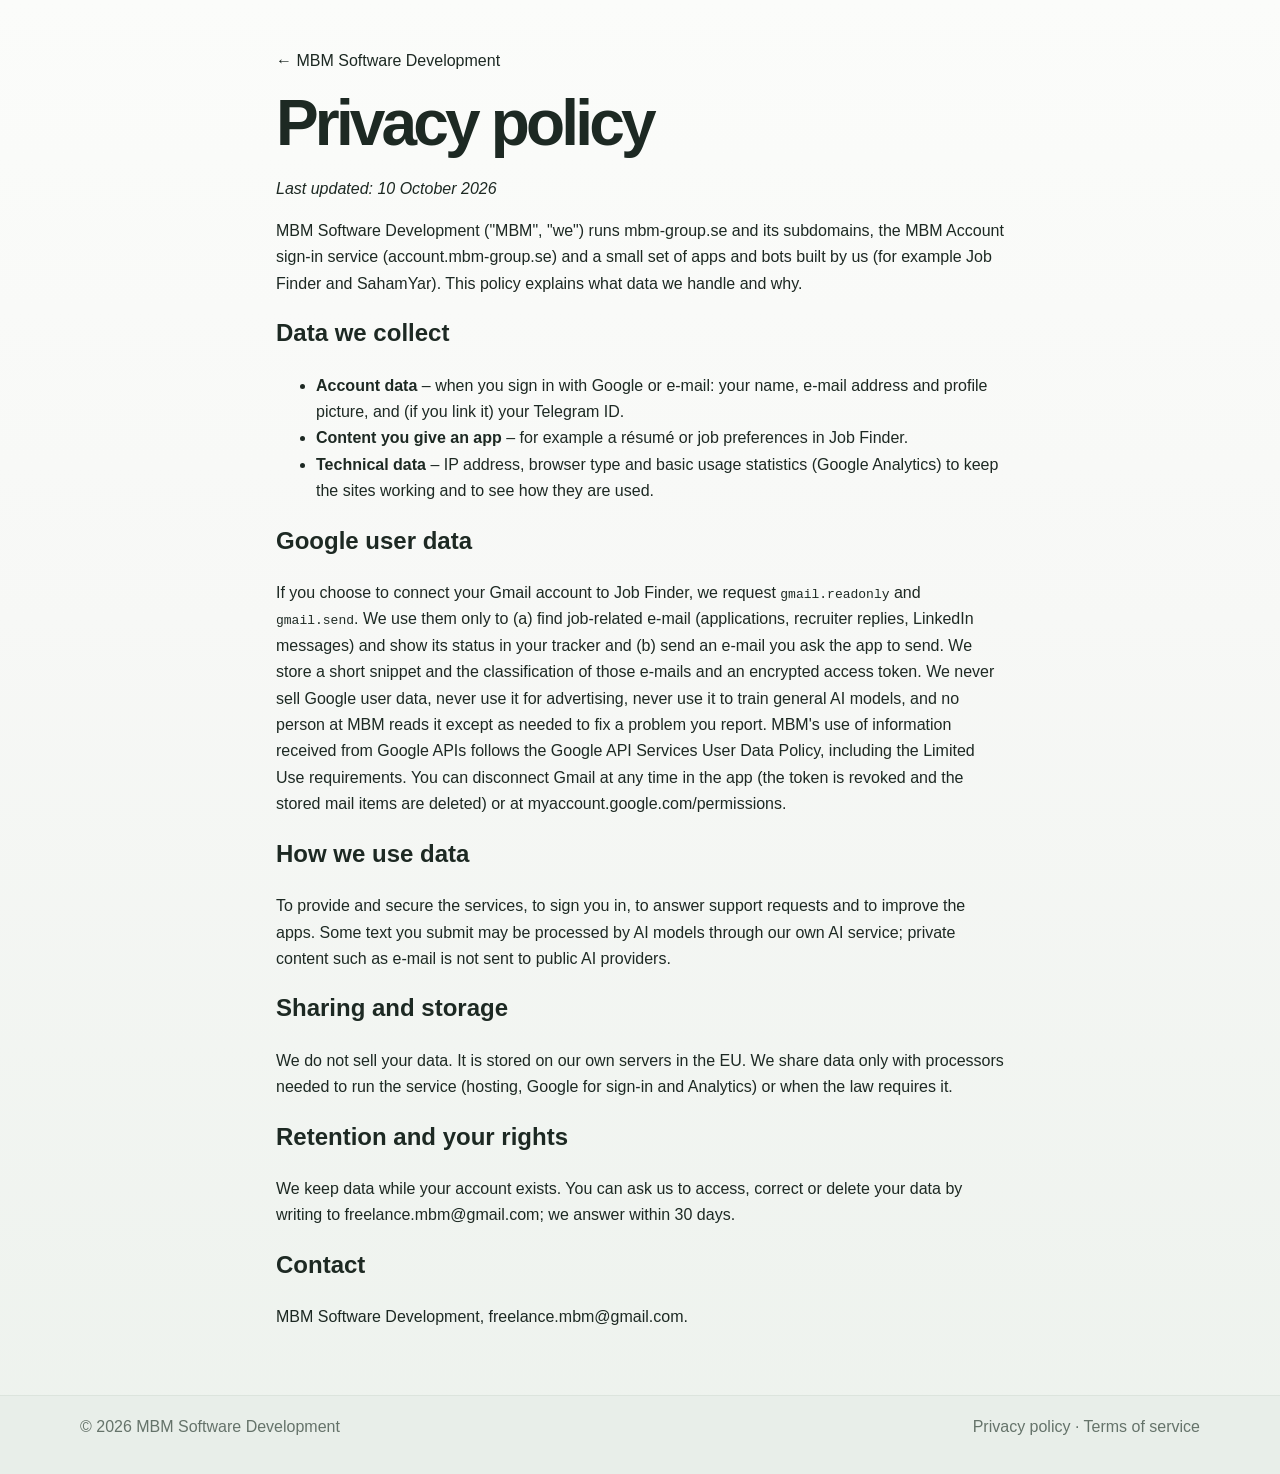
==== privacy.html @ dee45b61 "Add privacy policy and terms pages (needed for Google OAuth branding verification) Co-Authored-By: C" ====
<!doctype html>
<html lang="en">
  <head>
    <meta charset="utf-8" />
    <meta name="viewport" content="width=device-width, initial-scale=1" />
    <title>Privacy policy · MBM Software Development</title>
    <link rel="icon" type="image/png" href="mbm-logo.png" />
    <link rel="stylesheet" href="styles.css" />
    <script async src="https://www.googletagmanager.com/gtag/js?id=G-HFZYTTG1FF"></script>
    <script>
      window.dataLayer = window.dataLayer || [];
      function gtag() { dataLayer.push(arguments); }
      gtag('js', new Date());
      gtag('config', 'G-HFZYTTG1FF');
    </script>
  </head>
  <body>
    <main class="container" style="max-width:760px;padding:48px 16px;line-height:1.65">
      <p><a href="/">&larr; MBM Software Development</a></p>
      <h1>Privacy policy</h1>
      <p><em>Last updated: 10 October 2026</em></p>
      <p>MBM Software Development ("MBM", "we") runs mbm-group.se and its subdomains, the MBM Account sign-in service
      (account.mbm-group.se) and a small set of apps and bots built by us (for example Job Finder and SahamYar).
      This policy explains what data we handle and why.</p>

      <h2>Data we collect</h2>
      <ul>
        <li><strong>Account data</strong> &ndash; when you sign in with Google or e-mail: your name, e-mail address and profile picture, and (if you
        link it) your Telegram ID.</li>
        <li><strong>Content you give an app</strong> &ndash; for example a r&eacute;sum&eacute; or job preferences in Job Finder.</li>
        <li><strong>Technical data</strong> &ndash; IP address, browser type and basic usage statistics (Google Analytics) to keep the sites working
        and to see how they are used.</li>
      </ul>

      <h2>Google user data</h2>
      <p>If you choose to connect your Gmail account to Job Finder, we request <code>gmail.readonly</code> and <code>gmail.send</code>. We use them
      only to (a) find job-related e-mail (applications, recruiter replies, LinkedIn messages) and show its status in your tracker and
      (b) send an e-mail you ask the app to send. We store a short snippet and the classification of those e-mails and an encrypted access token.
      We never sell Google user data, never use it for advertising, never use it to train general AI models, and no person at MBM reads it except
      as needed to fix a problem you report. MBM's use of information received from Google APIs follows the
      <a href="https://developers.google.com/terms/api-services-user-data-policy">Google API Services User Data Policy</a>, including the Limited Use
      requirements. You can disconnect Gmail at any time in the app (the token is revoked and the stored mail items are deleted) or at
      <a href="https://myaccount.google.com/permissions">myaccount.google.com/permissions</a>.</p>

      <h2>How we use data</h2>
      <p>To provide and secure the services, to sign you in, to answer support requests and to improve the apps. Some text you submit may be
      processed by AI models through our own AI service; private content such as e-mail is not sent to public AI providers.</p>

      <h2>Sharing and storage</h2>
      <p>We do not sell your data. It is stored on our own servers in the EU. We share data only with processors needed to run the service
      (hosting, Google for sign-in and Analytics) or when the law requires it.</p>

      <h2>Retention and your rights</h2>
      <p>We keep data while your account exists. You can ask us to access, correct or delete your data by writing to
      <a href="mailto:freelance.mbm@gmail.com">freelance.mbm@gmail.com</a>; we answer within 30 days.</p>

      <h2>Contact</h2>
      <p>MBM Software Development, <a href="mailto:freelance.mbm@gmail.com">freelance.mbm@gmail.com</a>.</p>
    </main>
    <footer class="site-footer">
      <div class="container footer-wrap">
        <p>&copy; 2026 MBM Software Development</p>
        <p><a href="/privacy.html">Privacy policy</a> &middot; <a href="/terms.html">Terms of service</a></p>
      </div>
    </footer>
  </body>
</html>
---- styles.css ----
:root {
  --bg: #f7f8f6;
  --bg-soft: #eef1ed;
  --panel: #ffffff;
  --panel-alt: #e4ebe5;
  --card: #ffffff;
  --text: #1d2923;
  --muted: #65736a;
  --primary: #2f6b4f;
  --primary-strong: #24543d;
  --accent: #c48b52;
  --line: #dce4dd;
  --shadow: 0 18px 45px rgba(33, 55, 42, 0.1);
}

* {
  box-sizing: border-box;
}

html {
  scroll-behavior: smooth;
}

body {
  margin: 0;
  font-family: "Segoe UI", Tahoma, Arial, sans-serif;
  background: linear-gradient(180deg, #fbfcfa 0%, var(--bg) 42%, #edf2ed 100%);
  color: var(--text);
  line-height: 1.6;
}

body[dir='rtl'] {
  font-family: "Tahoma", "Segoe UI", sans-serif;
}

img {
  max-width: 100%;
  display: block;
}

a {
  color: inherit;
  text-decoration: none;
}

button {
  font: inherit;
}

.container {
  width: min(1120px, calc(100% - 32px));
  margin: 0 auto;
}

.site-header {
  position: sticky;
  top: 0;
  z-index: 20;
  backdrop-filter: blur(12px);
  background: rgba(251, 252, 250, 0.88);
  border-bottom: 1px solid var(--line);
}

.nav-wrap {
  display: flex;
  align-items: center;
  justify-content: space-between;
  gap: 20px;
  min-height: 76px;
}

.brand {
  display: inline-flex;
  align-items: center;
  gap: 12px;
  font-weight: 700;
}

.brand-logo {
  width: 142px;
  height: 50px;
  object-fit: contain;
}

.main-nav {
  display: flex;
  align-items: center;
  gap: 22px;
  color: var(--muted);
}

.main-nav a {
  transition: color 0.2s ease;
}

.main-nav a:hover,
.main-nav a:focus-visible {
  color: var(--text);
}

.nav-panel {
  display: flex;
  align-items: center;
  gap: 20px;
}

.nav-toggle {
  display: none;
  flex-direction: column;
  justify-content: center;
  gap: 5px;
  width: 40px;
  height: 40px;
  border: 1px solid var(--line);
  border-radius: 10px;
  background: #ffffff;
  cursor: pointer;
  padding: 0;
}

.nav-toggle span {
  display: block;
  width: 18px;
  height: 2px;
  margin: 0 auto;
  background: var(--text);
  transition: transform 0.2s ease, opacity 0.2s ease;
}

.nav-toggle[aria-expanded='true'] span:nth-child(1) {
  transform: translateY(7px) rotate(45deg);
}

.nav-toggle[aria-expanded='true'] span:nth-child(2) {
  opacity: 0;
}

.nav-toggle[aria-expanded='true'] span:nth-child(3) {
  transform: translateY(-7px) rotate(-45deg);
}

.lang-switcher {
  position: relative;
  display: inline-block;
}

.lang-trigger {
  min-width: 88px;
  border: 1px solid rgba(110, 198, 255, 0.45);
  background: #ffffff;
  color: var(--text);
  border-radius: 12px;
  padding: 12px 36px 12px 14px;
  font-weight: 800;
  letter-spacing: 0.08em;
  cursor: pointer;
  position: relative;
  box-shadow: inset 0 1px 0 rgba(255, 255, 255, 0.04);
}

.lang-trigger::after {
  content: "";
  position: absolute;
  right: 14px;
  top: 50%;
  width: 8px;
  height: 8px;
  border-right: 2px solid var(--primary);
  border-bottom: 2px solid var(--primary);
  transform: translateY(-65%) rotate(45deg);
}

.lang-menu {
  position: absolute;
  top: calc(100% + 8px);
  left: 0;
  min-width: 100%;
  list-style: none;
  margin: 0;
  padding: 6px;
  background: #ffffff;
  border: 1px solid var(--line);
  border-radius: 12px;
  box-shadow: var(--shadow);
  display: none;
  z-index: 30;
}

.lang-switcher.open .lang-menu {
  display: block;
}

.lang-option {
  width: 100%;
  border: none;
  background: transparent;
  color: var(--text);
  text-align: left;
  padding: 10px 12px;
  border-radius: 8px;
  font-weight: 700;
  letter-spacing: 0.06em;
  cursor: pointer;
}

.lang-option:hover,
.lang-option:focus-visible,
.lang-option.active {
  background: rgba(110, 198, 255, 0.12);
}

body[dir='rtl'] .lang-option {
  text-align: right;
}

.hero {
  padding: 72px 0 48px;
}

.hero-inner {
  display: grid;
  grid-template-columns: 1.15fr 0.85fr;
  align-items: center;
  gap: 42px;
}

.eyebrow {
  margin: 0 0 16px;
  color: var(--accent);
  font-size: 0.76rem;
  letter-spacing: 0.14em;
  text-transform: uppercase;
  font-weight: 700;
}

h1,
h2,
h3,
p {
  margin-top: 0;
}

h1 {
  margin-bottom: 18px;
  font-size: clamp(2.5rem, 5vw, 4.5rem);
  line-height: 1.05;
  letter-spacing: -0.06em;
}

.lead {
  max-width: 620px;
  color: var(--muted);
  font-size: 1.08rem;
}

.cta-group {
  display: flex;
  flex-wrap: wrap;
  gap: 16px;
  margin: 24px 0 32px;
}

.btn {
  display: inline-flex;
  align-items: center;
  justify-content: center;
  min-height: 48px;
  padding: 0 22px;
  border-radius: 12px;
  font-weight: 700;
  transition: transform 0.2s ease, box-shadow 0.2s ease;
}

.btn:hover,
.btn:focus-visible {
  transform: translateY(-1px);
}

.btn-primary {
  background: var(--primary);
  color: #ffffff;
  box-shadow: var(--shadow);
}

.btn-secondary {
  background: #ffffff;
  border: 1px solid var(--line);
  color: var(--text);
}

.hero-stats {
  list-style: none;
  padding: 0;
  margin: 0;
  display: flex;
  flex-wrap: wrap;
  gap: 24px;
  color: var(--muted);
}

.hero-stats li {
  display: flex;
  flex-direction: column;
  min-width: 120px;
}

.hero-stats strong {
  font-size: clamp(1.2rem, 2vw, 1.8rem);
  color: var(--text);
}

.hero-visual {
  position: relative;
  min-height: 430px;
  display: flex;
  align-items: center;
  justify-content: center;
}

.dashboard-card {
  width: min(100%, 520px);
  background: #ffffff;
  border: 1px solid var(--line);
  border-radius: 24px;
  box-shadow: var(--shadow);
  overflow: hidden;
}

.card-header {
  display: flex;
  align-items: center;
  gap: 8px;
  padding: 18px 20px 12px;
  border-bottom: 1px solid var(--line);
  background: var(--bg-soft);
}

.dot {
  display: inline-block;
  width: 11px;
  height: 11px;
  border-radius: 50%;
}

.dot-green { background: #5fe5a0; }
.dot-yellow { background: #ffc857; }
.dot-red { background: #ff6b6b; }

.card-body {
  padding: 22px 20px 18px;
}

.metric-row {
  display: flex;
  align-items: center;
  justify-content: space-between;
  color: var(--muted);
  margin-bottom: 12px;
}

.metric-row strong {
  color: var(--text);
  font-size: 1.2rem;
}

.bar-group {
  display: grid;
  gap: 10px;
  margin-bottom: 26px;
}

.bar {
  display: block;
  height: 12px;
  border-radius: 999px;
  background: linear-gradient(90deg, var(--primary), var(--accent));
  opacity: 0.9;
}

.bar-wide { width: 92%; }
.bar-mid { width: 76%; }
.bar-short { width: 60%; }

.mini-grid {
  display: grid;
  grid-template-columns: repeat(3, minmax(0, 1fr));
  gap: 14px;
}

.mini-grid div {
  padding: 14px 12px;
  border-radius: 16px;
  background: var(--bg-soft);
  border: 1px solid var(--line);
}

.mini-grid small {
  display: block;
  margin-bottom: 6px;
  color: var(--muted);
}

.mini-grid b {
  font-size: 1.3rem;
}

.floating-badge {
  position: absolute;
  display: flex;
  flex-direction: column;
  gap: 4px;
  padding: 12px 16px;
  border-radius: 16px;
  border: 1px solid var(--line);
  background: #ffffff;
  box-shadow: var(--shadow);
}

.floating-badge span {
  font-size: 0.72rem;
  text-transform: uppercase;
  letter-spacing: 0.08em;
  color: var(--muted);
}

.badge-top {
  top: 38px;
  right: -10px;
}

.badge-bottom {
  bottom: 22px;
  left: 0;
}

.section {
  padding: 100px 0;
}

.section-heading {
  margin-bottom: 32px;
}

.section-heading h2,
.about-wrap > div > h2,
.contact-box h2 {
  margin: 0;
  font-size: clamp(2rem, 4vw, 3rem);
  letter-spacing: -0.05em;
  line-height: 1.1;
}

.cards-grid {
  display: grid;
  grid-template-columns: repeat(3, minmax(0, 1fr));
  gap: 20px;
}

.section-intro {
  max-width: 620px;
  margin: 16px 0 0;
  color: var(--muted);
}

.projects-section {
  background: linear-gradient(180deg, rgba(47, 107, 79, 0.05), transparent);
}

.projects-grid {
  display: grid;
  grid-template-columns: repeat(2, minmax(0, 1fr));
  gap: 20px;
}

.project-card {
  display: flex;
  flex-direction: column;
  min-height: 300px;
  padding: 26px 24px;
  background: #ffffff;
  border: 1px solid var(--line);
  border-radius: 20px;
  box-shadow: 0 16px 36px rgba(3, 12, 24, 0.2);
  animation: project-reveal 0.55s both;
  animation-delay: calc(var(--project-index) * 70ms);
}

.project-card-top {
  display: flex;
  align-items: center;
  justify-content: space-between;
  gap: 12px;
  margin-bottom: 28px;
}

.project-number {
  color: var(--primary);
  font-weight: 800;
  letter-spacing: 0.12em;
}

.project-category {
  color: var(--muted);
  font-size: 0.78rem;
  text-align: right;
}

.project-card h3 {
  margin-bottom: 10px;
  font-size: 1.45rem;
}

.project-icon {
  width: 52px;
  height: 52px;
  margin-bottom: 16px;
  border: 1px solid var(--line);
  border-radius: 12px;
  object-fit: cover;
}

.project-title-link:hover,
.project-title-link:focus-visible {
  color: var(--primary);
}

.project-card p {
  margin-bottom: 24px;
  color: var(--muted);
}

.project-tech {
  margin-top: auto;
}

.project-tech-label {
  display: block;
  margin-bottom: 10px;
  color: var(--accent);
  font-size: 0.75rem;
  font-weight: 700;
  letter-spacing: 0.1em;
  text-transform: uppercase;
}

.tech-list {
  display: flex;
  flex-wrap: wrap;
  gap: 8px;
}

.tech-list span {
  padding: 5px 9px;
  border: 1px solid #cbdacf;
  border-radius: 8px;
  color: var(--text);
  background: #f0f5f1;
  font-size: 0.78rem;
}

@keyframes project-reveal {
  from { opacity: 0; transform: translateY(14px); }
  to { opacity: 1; transform: translateY(0); }
}

.service-card,
.about-card {
  background: var(--card);
  border: 1px solid var(--line);
  border-radius: 20px;
  padding: 28px 22px;
}

.service-card .icon {
  display: inline-flex;
  align-items: center;
  justify-content: center;
  width: 44px;
  height: 44px;
  border-radius: 12px;
  margin-bottom: 16px;
  background: rgba(110, 198, 255, 0.14);
  color: var(--primary);
  font-weight: 700;
}

.service-card h3,
.about-card h3,
.timeline-item h3 {
  margin-bottom: 10px;
  font-size: 1.3rem;
}

.service-card p,
.about-card p,
.timeline-item p,
.contact-box p {
  color: var(--muted);
  margin: 0;
}

.muted-section {
  background: rgba(255, 255, 255, 0.58);
  border-top: 1px solid var(--line);
  border-bottom: 1px solid var(--line);
}

.about-wrap {
  display: grid;
  gap: 28px;
}

.about-grid {
  display: grid;
  grid-template-columns: repeat(3, minmax(0, 1fr));
  gap: 20px;
}

.timeline {
  display: grid;
  grid-template-columns: repeat(2, minmax(0, 1fr));
  gap: 20px;
}

.timeline-item {
  display: flex;
  gap: 18px;
  background: var(--card);
  border: 1px solid var(--line);
  border-radius: 20px;
  padding: 24px 22px;
}

.step {
  display: inline-flex;
  align-items: center;
  justify-content: center;
  flex-shrink: 0;
  width: 52px;
  height: 52px;
  border-radius: 14px;
  background: #e5efe8;
  color: var(--primary);
  font-weight: 800;
}

.cta-band {
  padding-top: 70px;
  padding-bottom: 100px;
}

.contact-box {
  display: flex;
  align-items: center;
  justify-content: space-between;
  gap: 30px;
  padding: 32px 28px;
  border-radius: 28px;
  background: #e5efe8;
  border: 1px solid var(--line);
}

.contact-box h2 {
  color: var(--text);
}

.contact-box p {
  color: var(--muted);
}

.contact-details {
  text-align: right;
}

.contact-label {
  display: block;
  margin-bottom: 4px;
  color: var(--primary);
  font-size: 0.75rem;
  font-weight: 700;
  letter-spacing: 0.1em;
  text-transform: uppercase;
}

.contact-details a {
  display: inline-block;
  color: var(--primary-strong);
  font-weight: 700;
  text-decoration: underline;
  text-underline-offset: 4px;
}

.contact-details a:hover,
.contact-details a:focus-visible {
  color: var(--accent);
}

.site-footer {
  border-top: 1px solid var(--line);
  background: #e8eee9;
}

.footer-wrap {
  display: flex;
  align-items: center;
  justify-content: space-between;
  gap: 12px;
  min-height: 78px;
  color: var(--muted);
}

body[dir='rtl'] .main-nav,
body[dir='rtl'] .nav-wrap,
body[dir='rtl'] .hero-stats,
body[dir='rtl'] .cta-group,
body[dir='rtl'] .contact-box,
body[dir='rtl'] .footer-wrap {
  direction: rtl;
}

body[dir='rtl'] .main-nav,
body[dir='rtl'] .hero-stats,
body[dir='rtl'] .cta-group,
body[dir='rtl'] .footer-wrap {
  flex-direction: row-reverse;
}

body[dir='rtl'] .contact-details {
  text-align: left;
}

@media (max-width: 860px) {
  .nav-toggle {
    display: flex;
  }

  .nav-panel {
    display: none;
    position: absolute;
    top: 100%;
    left: 0;
    right: 0;
    flex-direction: column;
    align-items: stretch;
    gap: 4px;
    padding: 16px;
    background: var(--panel);
    border-bottom: 1px solid var(--line);
    box-shadow: var(--shadow);
  }

  .nav-panel.open {
    display: flex;
  }

  .main-nav {
    flex-direction: column;
    align-items: flex-start;
    gap: 4px;
  }

  .main-nav a {
    width: 100%;
    padding: 10px 4px;
  }

  .lang-switcher {
    width: 100%;
  }

  .nav-wrap {
    position: relative;
  }

  .contact-box,
  .footer-wrap {
    flex-direction: column;
    align-items: flex-start;
  }

  .hero-inner,
  .cards-grid,
  .projects-grid,
  .about-grid,
  .timeline {
    grid-template-columns: 1fr;
  }

  .hero-visual {
    min-height: 340px;
  }

  .badge-top {
    right: 8px;
  }

  .badge-bottom {
    left: 8px;
  }
}

@media (max-width: 560px) {
  .site-header {
    position: static;
  }

  .nav-wrap {
    padding: 18px 0;
  }

  .hero {
    padding-top: 30px;
  }

  .cta-group {
    flex-direction: column;
    align-items: stretch;
  }

  .btn {
    width: 100%;
  }

  .hero-stats {
    display: grid;
    grid-template-columns: 1fr;
  }
}
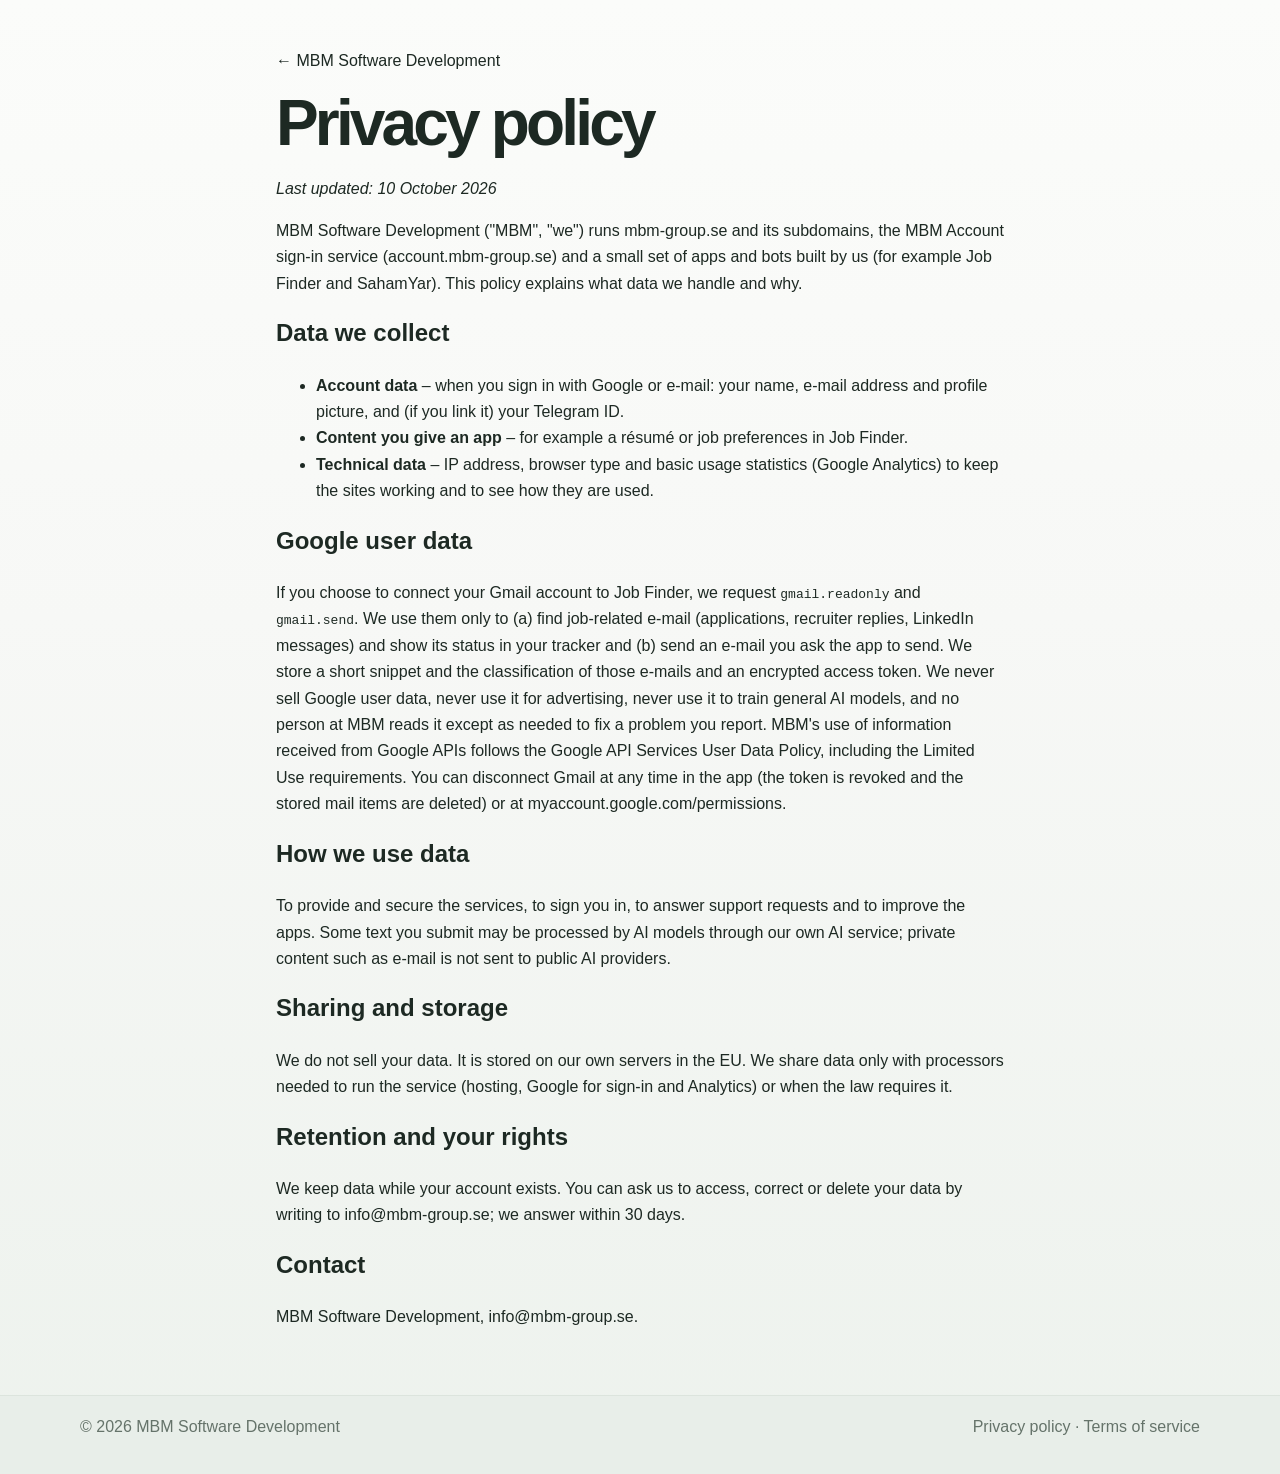
==== commit 69a5dfcd: "Use info@mbm-group.se as the public contact in privacy/terms Co-Authored-By: Claude Sonnet 5.5 <nore" ====
--- a/privacy.html
+++ b/privacy.html
@@ -52,10 +52,10 @@
 
       <h2>Retention and your rights</h2>
       <p>We keep data while your account exists. You can ask us to access, correct or delete your data by writing to
-      <a href="mailto:freelance.mbm@gmail.com">freelance.mbm@gmail.com</a>; we answer within 30 days.</p>
+      <a href="mailto:info@mbm-group.se">info@mbm-group.se</a>; we answer within 30 days.</p>
 
       <h2>Contact</h2>
-      <p>MBM Software Development, <a href="mailto:freelance.mbm@gmail.com">freelance.mbm@gmail.com</a>.</p>
+      <p>MBM Software Development, <a href="mailto:info@mbm-group.se">info@mbm-group.se</a>.</p>
     </main>
     <footer class="site-footer">
       <div class="container footer-wrap">
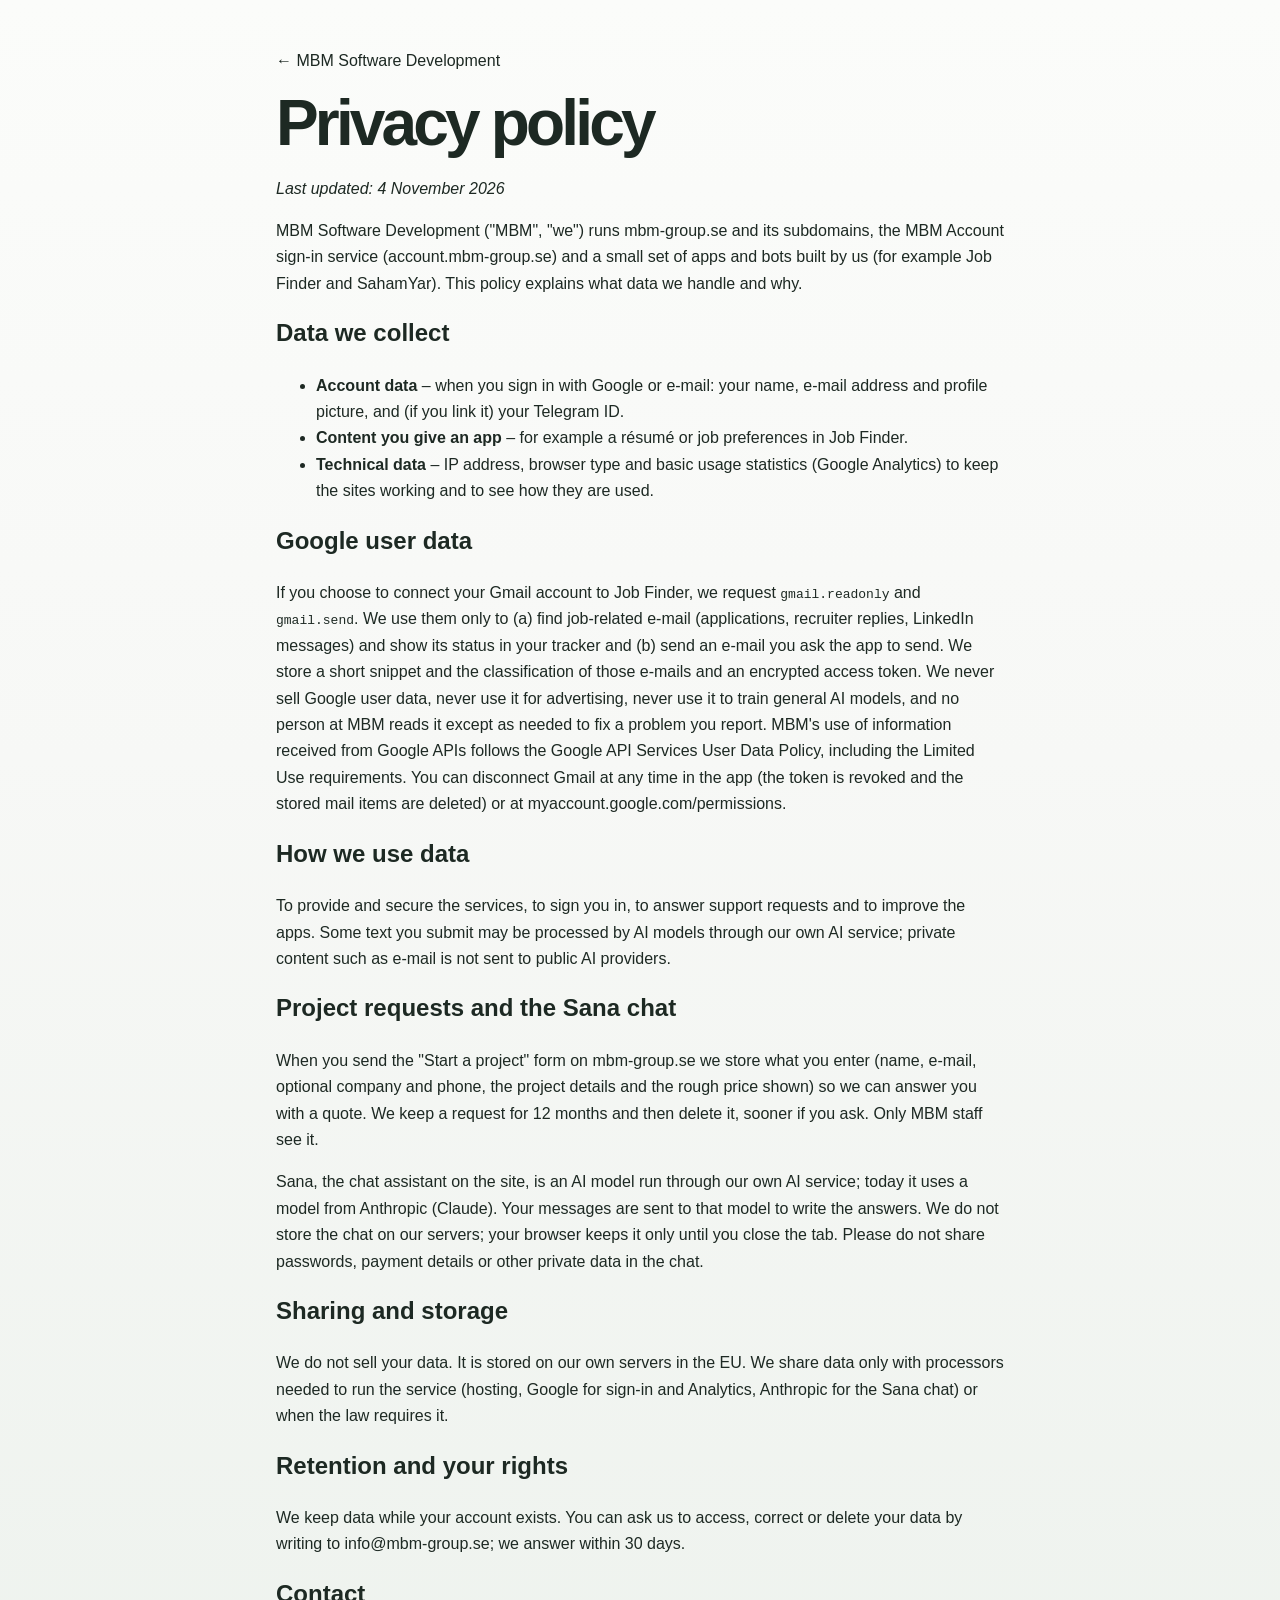
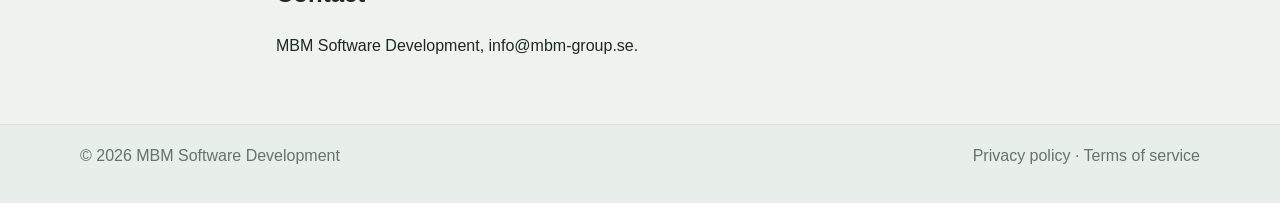
==== commit 57986ace: "Catalog: built projects with SV/FA texts; Start a project form and Sana chat - 14 new catalog entrie" ====
--- a/privacy.html
+++ b/privacy.html
@@ -4,6 +4,7 @@
     <meta charset="utf-8" />
     <meta name="viewport" content="width=device-width, initial-scale=1" />
     <title>Privacy policy · MBM Software Development</title>
+    <link rel="canonical" href="https://mbm-group.se/privacy.html" />
     <link rel="icon" type="image/png" href="mbm-logo.png" />
     <link rel="stylesheet" href="styles.css" />
     <script async src="https://www.googletagmanager.com/gtag/js?id=G-HFZYTTG1FF"></script>
@@ -18,7 +19,7 @@
     <main class="container" style="max-width:760px;padding:48px 16px;line-height:1.65">
       <p><a href="/">&larr; MBM Software Development</a></p>
       <h1>Privacy policy</h1>
-      <p><em>Last updated: 10 October 2026</em></p>
+      <p><em>Last updated: 4 November 2026</em></p>
       <p>MBM Software Development ("MBM", "we") runs mbm-group.se and its subdomains, the MBM Account sign-in service
       (account.mbm-group.se) and a small set of apps and bots built by us (for example Job Finder and SahamYar).
       This policy explains what data we handle and why.</p>
@@ -46,9 +47,17 @@
       <p>To provide and secure the services, to sign you in, to answer support requests and to improve the apps. Some text you submit may be
       processed by AI models through our own AI service; private content such as e-mail is not sent to public AI providers.</p>
 
+      <h2>Project requests and the Sana chat</h2>
+      <p>When you send the "Start a project" form on mbm-group.se we store what you enter (name, e-mail, optional company and phone, the
+      project details and the rough price shown) so we can answer you with a quote. We keep a request for 12 months and then delete it,
+      sooner if you ask. Only MBM staff see it.</p>
+      <p>Sana, the chat assistant on the site, is an AI model run through our own AI service; today it uses a model from Anthropic (Claude).
+      Your messages are sent to that model to write the answers. We do not store the chat on our servers; your browser keeps it only
+      until you close the tab. Please do not share passwords, payment details or other private data in the chat.</p>
+
       <h2>Sharing and storage</h2>
       <p>We do not sell your data. It is stored on our own servers in the EU. We share data only with processors needed to run the service
-      (hosting, Google for sign-in and Analytics) or when the law requires it.</p>
+      (hosting, Google for sign-in and Analytics, Anthropic for the Sana chat) or when the law requires it.</p>
 
       <h2>Retention and your rights</h2>
       <p>We keep data while your account exists. You can ask us to access, correct or delete your data by writing to
--- a/styles.css
+++ b/styles.css
@@ -826,3 +826,387 @@
     grid-template-columns: 1fr;
   }
 }
+
+/* ---- project status pill ---- */
+.project-status {
+  display: inline-block;
+  margin-inline-start: 6px;
+  padding: 2px 9px;
+  border-radius: 999px;
+  background: #f4e8da;
+  color: #8a5a2b;
+  font-size: 0.72rem;
+  font-weight: 700;
+  vertical-align: middle;
+}
+
+/* ---- start a project ---- */
+button.btn {
+  border: 0;
+  cursor: pointer;
+  font: inherit;
+  font-weight: 700;
+}
+
+button.btn-secondary {
+  border: 1px solid var(--line);
+}
+
+button.btn:disabled {
+  opacity: 0.6;
+  cursor: wait;
+}
+
+.start-layout {
+  display: grid;
+  grid-template-columns: minmax(0, 1.7fr) minmax(0, 1fr);
+  gap: 28px;
+  align-items: start;
+}
+
+.start-form {
+  display: grid;
+  gap: 20px;
+  padding: 28px;
+  background: var(--panel);
+  border: 1px solid var(--line);
+  border-radius: 20px;
+  box-shadow: var(--shadow);
+}
+
+.start-form fieldset {
+  margin: 0;
+  padding: 0;
+  border: 0;
+  min-width: 0;
+}
+
+.start-form legend,
+.field > span {
+  display: block;
+  margin-bottom: 8px;
+  font-weight: 700;
+}
+
+.start-row {
+  display: grid;
+  grid-template-columns: 1fr 1fr;
+  gap: 16px;
+}
+
+.chips {
+  display: flex;
+  flex-wrap: wrap;
+  gap: 8px;
+}
+
+.chip input,
+.hp {
+  position: absolute;
+  opacity: 0;
+  pointer-events: none;
+}
+
+.hp {
+  left: -9999px;
+  width: 1px;
+  height: 1px;
+  overflow: hidden;
+}
+
+.chip span {
+  display: inline-block;
+  padding: 8px 14px;
+  border: 1px solid var(--line);
+  border-radius: 999px;
+  background: var(--bg);
+  cursor: pointer;
+  transition: background 0.15s ease, border-color 0.15s ease, color 0.15s ease;
+}
+
+.chip input:checked + span {
+  background: var(--primary);
+  border-color: var(--primary);
+  color: #ffffff;
+}
+
+.chip input:focus-visible + span {
+  outline: 2px solid var(--accent);
+  outline-offset: 2px;
+}
+
+.check {
+  display: flex;
+  gap: 10px;
+  align-items: flex-start;
+}
+
+.check input {
+  margin-top: 5px;
+  accent-color: var(--primary);
+}
+
+.check a {
+  color: var(--primary);
+  text-decoration: underline;
+}
+
+.field input,
+.field textarea,
+.sana-input textarea {
+  width: 100%;
+  padding: 11px 13px;
+  border: 1px solid var(--line);
+  border-radius: 12px;
+  background: #ffffff;
+  color: var(--text);
+  font: inherit;
+}
+
+.field input:focus,
+.field textarea:focus,
+.sana-input textarea:focus {
+  outline: 2px solid var(--primary);
+  outline-offset: 0;
+  border-color: var(--primary);
+}
+
+.form-error {
+  margin: 0;
+  color: #a33a2a;
+  font-weight: 600;
+}
+
+.estimate-box,
+.start-thanks {
+  position: sticky;
+  top: 100px;
+  padding: 26px;
+  border-radius: 20px;
+  background: var(--primary-strong);
+  color: #ffffff;
+  box-shadow: var(--shadow);
+}
+
+.start-thanks {
+  grid-column: 1;
+  grid-row: 1;
+  position: static;
+  background: var(--panel);
+  color: var(--text);
+  border: 1px solid var(--line);
+}
+
+.estimate-title {
+  margin: 0;
+  text-transform: uppercase;
+  letter-spacing: 0.08em;
+  font-size: 0.8rem;
+  opacity: 0.8;
+}
+
+.estimate-range {
+  margin: 10px 0 6px;
+  font-size: 1.7rem;
+  font-weight: 800;
+  line-height: 1.25;
+}
+
+.estimate-range.empty {
+  font-size: 1.05rem;
+  font-weight: 600;
+}
+
+.estimate-monthly {
+  margin: 0 0 10px;
+  font-weight: 600;
+}
+
+.estimate-note {
+  margin: 14px 0 0;
+  font-size: 0.88rem;
+  opacity: 0.85;
+}
+
+/* ---- Sana chat ---- */
+.sana {
+  position: fixed;
+  inset-inline-end: 20px;
+  bottom: 20px;
+  z-index: 50;
+  display: flex;
+  flex-direction: column;
+  align-items: flex-end;
+  gap: 12px;
+}
+
+.sana-open {
+  gap: 10px;
+  border-radius: 999px;
+}
+
+.sana.open .sana-open {
+  display: none;
+}
+
+.sana-dot {
+  width: 10px;
+  height: 10px;
+  border-radius: 50%;
+  background: #8fe0b0;
+  box-shadow: 0 0 0 3px rgba(143, 224, 176, 0.35);
+}
+
+.sana-panel {
+  width: min(380px, calc(100vw - 32px));
+  height: min(560px, calc(100vh - 40px));
+  display: flex;
+  flex-direction: column;
+  background: var(--panel);
+  border: 1px solid var(--line);
+  border-radius: 20px;
+  box-shadow: 0 24px 60px rgba(33, 55, 42, 0.22);
+  overflow: hidden;
+}
+
+.sana-panel[hidden] {
+  display: none;
+}
+
+.sana-head {
+  display: flex;
+  align-items: center;
+  gap: 12px;
+  padding: 14px 16px;
+  background: var(--primary-strong);
+  color: #ffffff;
+}
+
+.sana-head img {
+  border-radius: 10px;
+}
+
+.sana-head div {
+  display: grid;
+  flex: 1;
+  line-height: 1.25;
+}
+
+.sana-head span {
+  font-size: 0.82rem;
+  opacity: 0.8;
+}
+
+.sana-close {
+  border: 0;
+  background: transparent;
+  color: #ffffff;
+  font: inherit;
+  cursor: pointer;
+  opacity: 0.85;
+}
+
+.sana-note {
+  margin: 0;
+  padding: 8px 16px;
+  background: var(--bg-soft);
+  color: var(--muted);
+  font-size: 0.78rem;
+}
+
+.sana-log {
+  flex: 1;
+  overflow-y: auto;
+  display: flex;
+  flex-direction: column;
+  gap: 10px;
+  padding: 16px;
+}
+
+.sana-msg {
+  max-width: 85%;
+  padding: 10px 13px;
+  border-radius: 14px;
+  white-space: pre-wrap;
+  overflow-wrap: anywhere;
+}
+
+.sana-sana {
+  align-self: flex-start;
+  background: var(--bg-soft);
+}
+
+.sana-visitor {
+  align-self: flex-end;
+  background: var(--primary);
+  color: #ffffff;
+}
+
+.sana-typing {
+  color: var(--muted);
+  font-style: italic;
+}
+
+.sana-error {
+  color: #a33a2a;
+}
+
+.sana-use {
+  align-self: flex-start;
+  min-height: 40px;
+}
+
+.sana-input {
+  display: flex;
+  gap: 8px;
+  padding: 12px;
+  border-top: 1px solid var(--line);
+}
+
+.sana-input textarea {
+  resize: none;
+  max-height: 120px;
+}
+
+.sana-input .btn {
+  min-height: 44px;
+  padding: 0 16px;
+}
+
+@media (max-width: 860px) {
+  .start-layout {
+    grid-template-columns: 1fr;
+  }
+
+  .estimate-box {
+    position: static;
+    grid-row: 1;
+  }
+
+  .start-thanks {
+    grid-row: auto;
+  }
+}
+
+@media (max-width: 560px) {
+  .start-form {
+    padding: 20px;
+  }
+
+  .start-row {
+    grid-template-columns: 1fr;
+  }
+
+  .sana {
+    inset-inline-end: 16px;
+    bottom: 16px;
+  }
+
+  .sana .btn {
+    width: auto;
+  }
+
+  .sana-use {
+    width: 100%;
+  }
+}
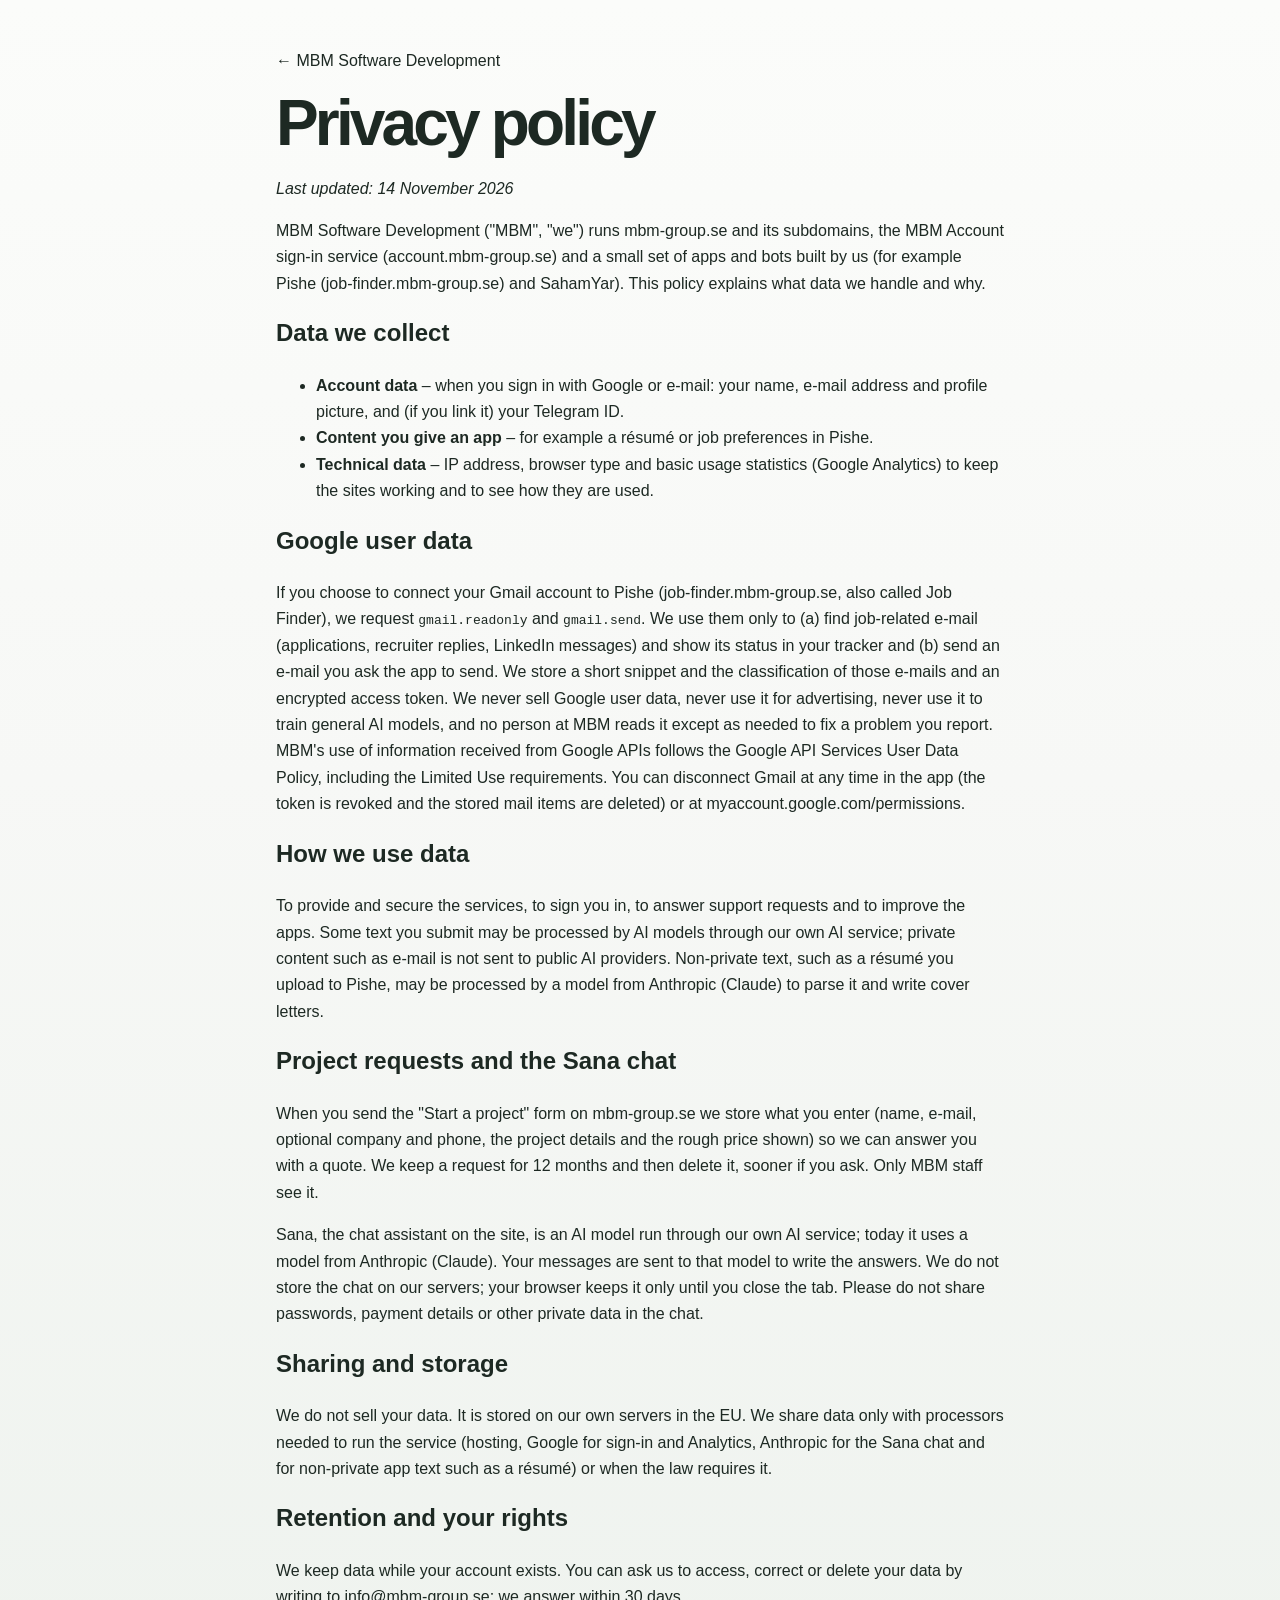
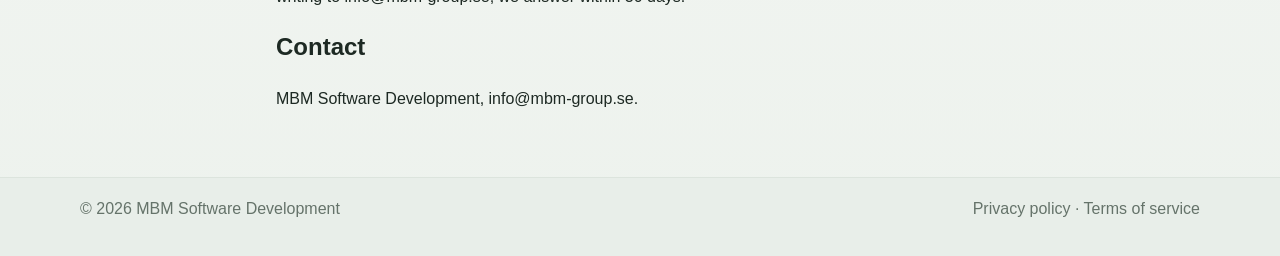
==== commit 3bf2309b: "privacy: name Pishe, say resume text may go to Anthropic (Google verification prep) Co-Authored-By: " ====
--- a/privacy.html
+++ b/privacy.html
@@ -19,22 +19,22 @@
     <main class="container" style="max-width:760px;padding:48px 16px;line-height:1.65">
       <p><a href="/">&larr; MBM Software Development</a></p>
       <h1>Privacy policy</h1>
-      <p><em>Last updated: 4 November 2026</em></p>
+      <p><em>Last updated: 14 November 2026</em></p>
       <p>MBM Software Development ("MBM", "we") runs mbm-group.se and its subdomains, the MBM Account sign-in service
-      (account.mbm-group.se) and a small set of apps and bots built by us (for example Job Finder and SahamYar).
+      (account.mbm-group.se) and a small set of apps and bots built by us (for example Pishe (job-finder.mbm-group.se) and SahamYar).
       This policy explains what data we handle and why.</p>
 
       <h2>Data we collect</h2>
       <ul>
         <li><strong>Account data</strong> &ndash; when you sign in with Google or e-mail: your name, e-mail address and profile picture, and (if you
         link it) your Telegram ID.</li>
-        <li><strong>Content you give an app</strong> &ndash; for example a r&eacute;sum&eacute; or job preferences in Job Finder.</li>
+        <li><strong>Content you give an app</strong> &ndash; for example a r&eacute;sum&eacute; or job preferences in Pishe.</li>
         <li><strong>Technical data</strong> &ndash; IP address, browser type and basic usage statistics (Google Analytics) to keep the sites working
         and to see how they are used.</li>
       </ul>
 
       <h2>Google user data</h2>
-      <p>If you choose to connect your Gmail account to Job Finder, we request <code>gmail.readonly</code> and <code>gmail.send</code>. We use them
+      <p>If you choose to connect your Gmail account to Pishe (job-finder.mbm-group.se, also called Job Finder), we request <code>gmail.readonly</code> and <code>gmail.send</code>. We use them
       only to (a) find job-related e-mail (applications, recruiter replies, LinkedIn messages) and show its status in your tracker and
       (b) send an e-mail you ask the app to send. We store a short snippet and the classification of those e-mails and an encrypted access token.
       We never sell Google user data, never use it for advertising, never use it to train general AI models, and no person at MBM reads it except
@@ -45,7 +45,7 @@
 
       <h2>How we use data</h2>
       <p>To provide and secure the services, to sign you in, to answer support requests and to improve the apps. Some text you submit may be
-      processed by AI models through our own AI service; private content such as e-mail is not sent to public AI providers.</p>
+      processed by AI models through our own AI service; private content such as e-mail is not sent to public AI providers. Non-private text, such as a r&eacute;sum&eacute; you upload to Pishe, may be processed by a model from Anthropic (Claude) to parse it and write cover letters.</p>
 
       <h2>Project requests and the Sana chat</h2>
       <p>When you send the "Start a project" form on mbm-group.se we store what you enter (name, e-mail, optional company and phone, the
@@ -57,7 +57,7 @@
 
       <h2>Sharing and storage</h2>
       <p>We do not sell your data. It is stored on our own servers in the EU. We share data only with processors needed to run the service
-      (hosting, Google for sign-in and Analytics, Anthropic for the Sana chat) or when the law requires it.</p>
+      (hosting, Google for sign-in and Analytics, Anthropic for the Sana chat and for non-private app text such as a r&eacute;sum&eacute;) or when the law requires it.</p>
 
       <h2>Retention and your rights</h2>
       <p>We keep data while your account exists. You can ask us to access, correct or delete your data by writing to
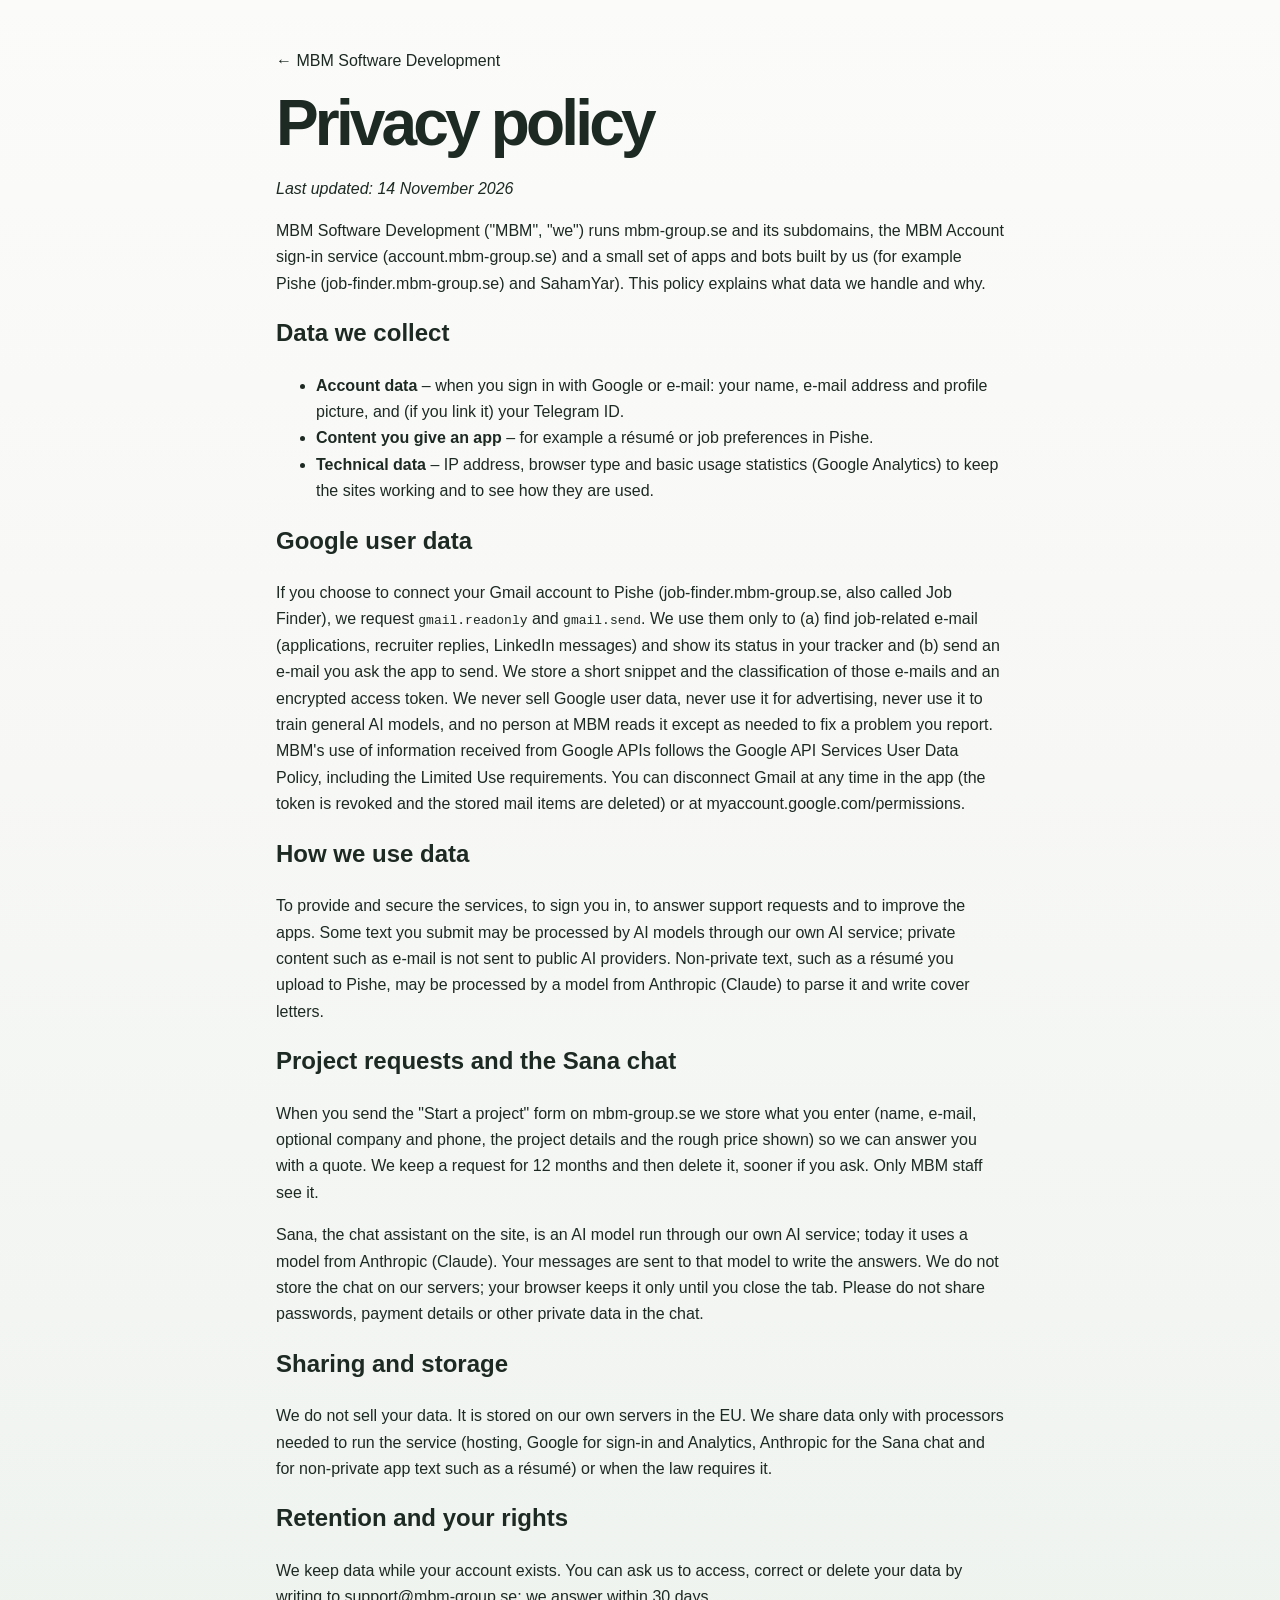
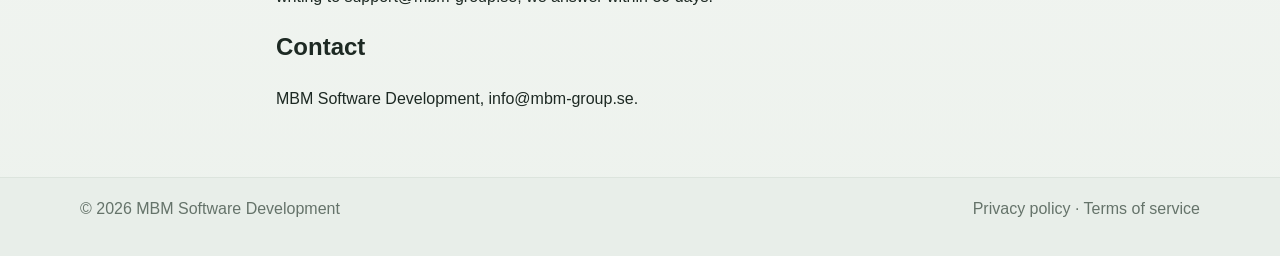
==== commit dcbad94f: "Contact addresses in one file (contact.js): info + support, .se and .ir Co-Authored-By: Claude Sonne" ====
--- a/privacy.html
+++ b/privacy.html
@@ -61,10 +61,10 @@
 
       <h2>Retention and your rights</h2>
       <p>We keep data while your account exists. You can ask us to access, correct or delete your data by writing to
-      <a href="mailto:info@mbm-group.se">info@mbm-group.se</a>; we answer within 30 days.</p>
+      <a data-mail="support" href="mailto:support@mbm-group.se">support@mbm-group.se</a>; we answer within 30 days.</p>
 
       <h2>Contact</h2>
-      <p>MBM Software Development, <a href="mailto:info@mbm-group.se">info@mbm-group.se</a>.</p>
+      <p>MBM Software Development, <a data-mail="info" href="mailto:info@mbm-group.se">info@mbm-group.se</a>.</p>
     </main>
     <footer class="site-footer">
       <div class="container footer-wrap">
@@ -72,5 +72,6 @@
         <p><a href="/privacy.html">Privacy policy</a> &middot; <a href="/terms.html">Terms of service</a></p>
       </div>
     </footer>
+      <script src="contact.js"></script>
   </body>
 </html>
--- a/styles.css
+++ b/styles.css
@@ -1210,3 +1210,7 @@
     width: 100%;
   }
 }
+
+.contact-details a + .contact-label {
+  margin-top: 16px;
+}
